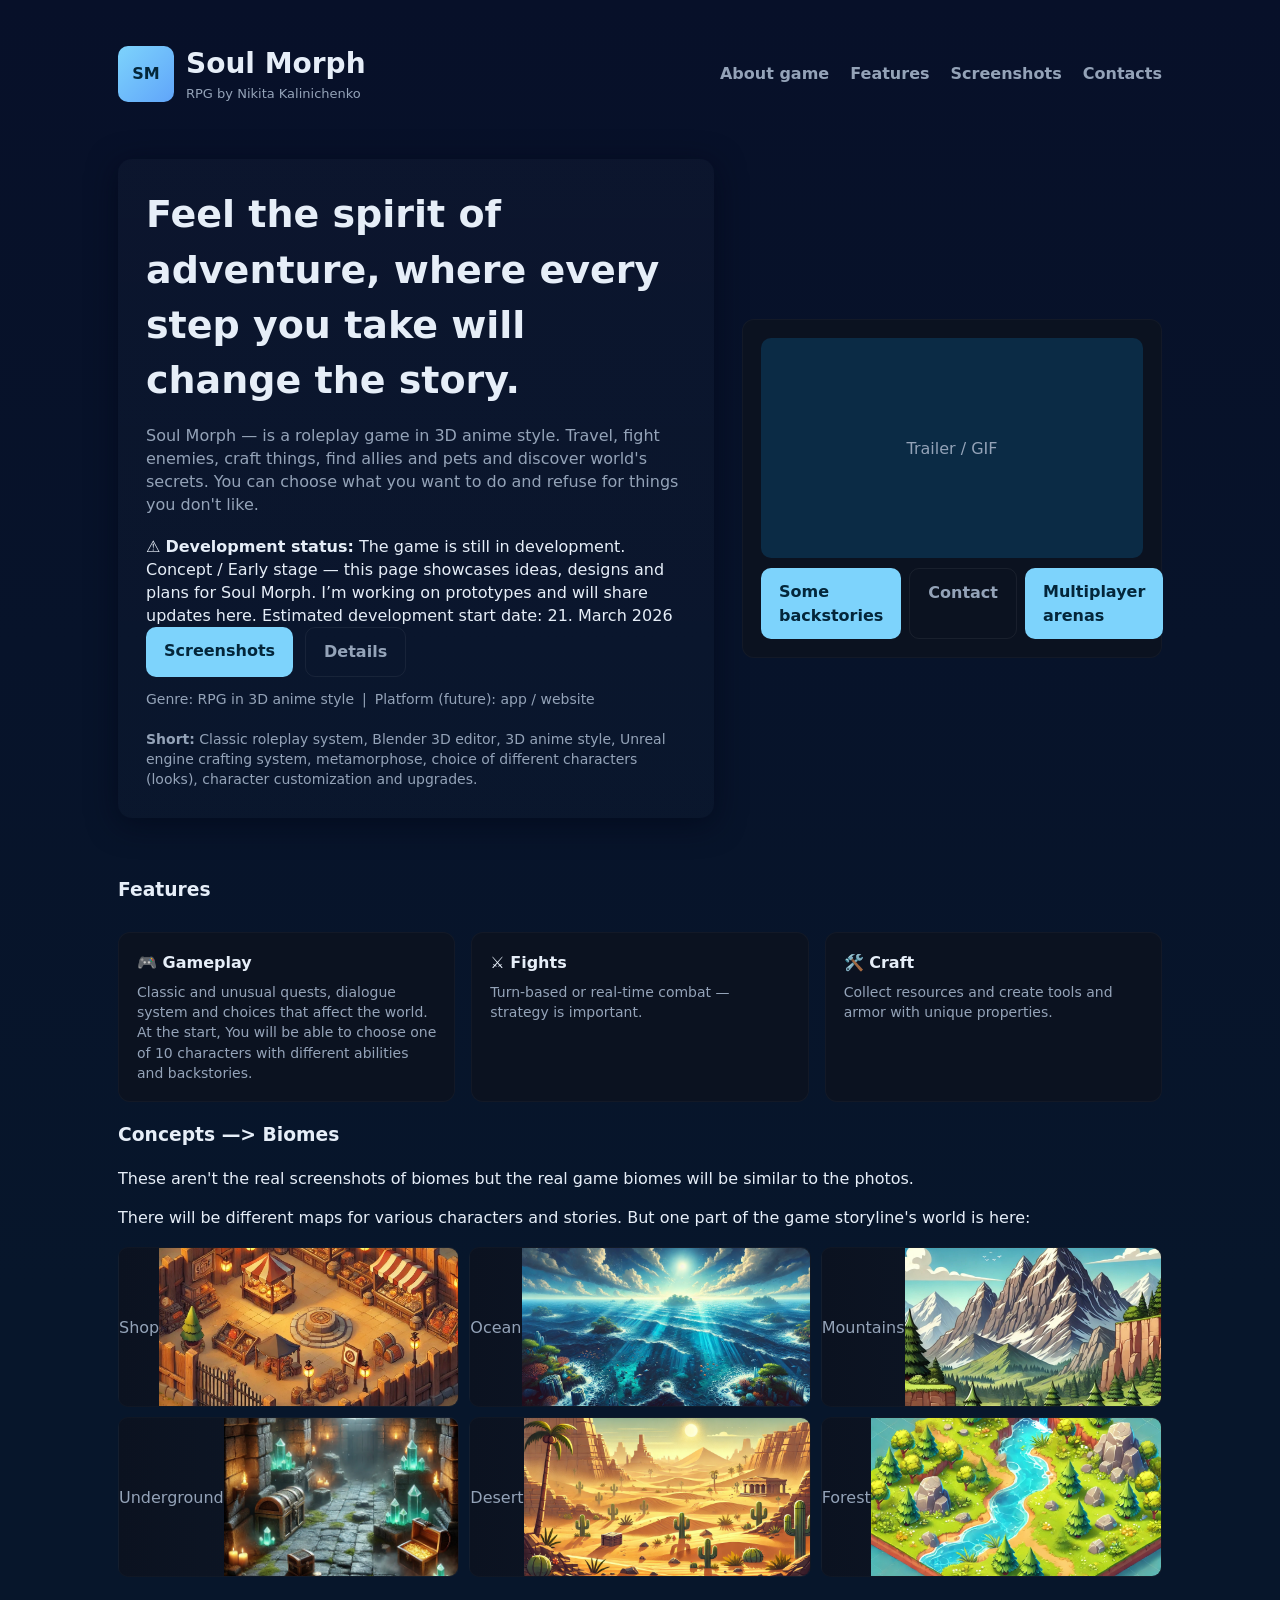
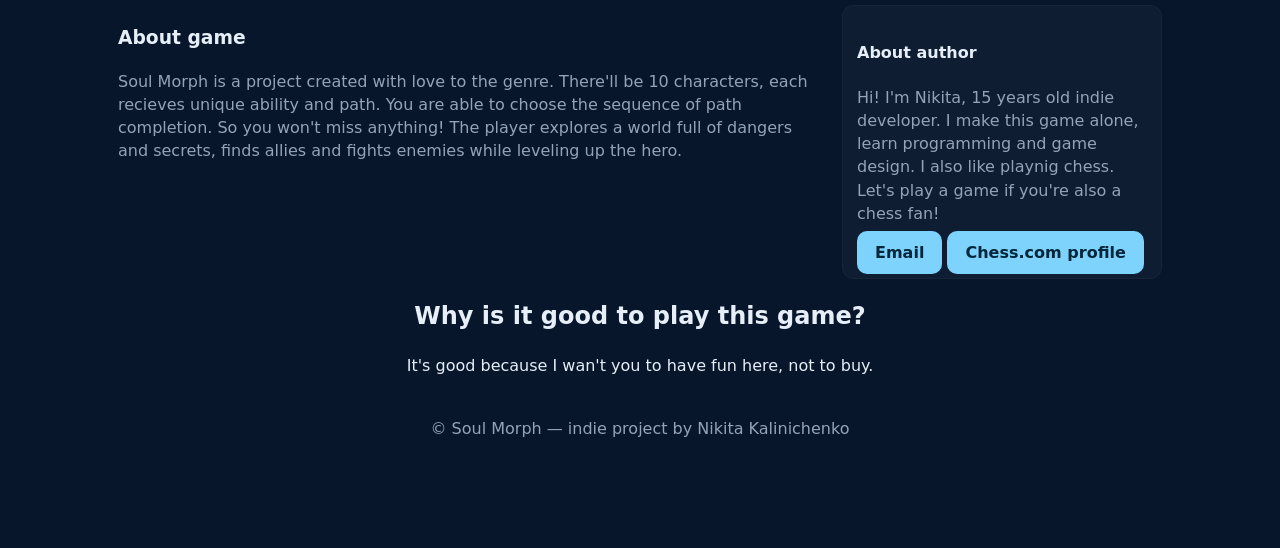
==== index.html @ 56c6af5a "Add estimated development start date to notice section Added estimated development start date for th" ====
<!doctype html>
<html lang="en">
<head>
  <meta charset="utf-8" />
  <meta name="viewport" content="width=device-width,initial-scale=1" />
  <title>Soul Morph — official website</title>

  <link type="text/css" href="Soul-Morph.css" rel="stylesheet">

</head>

<body>
<div class="container">

<header>
  <div class="logo">
    <div class="mark">SM</div>
    <div>
      <h1>Soul Morph</h1>
      <div style="color:var(--muted);font-size:13px">RPG by Nikita Kalinichenko</div>
    </div>
  </div>
  <nav>
    <a href="#about">About game</a>
    <a href="#features">Features</a>
    <a href="#gallery">Screenshots</a>
    <a href="#contact">Contacts</a>
  </nav>
</header>

<section class="hero">
  <div class="hero-card">
    <h2>Feel the spirit of adventure, where every step you take will change the story.</h2>

    <p class="lead">
      Soul Morph — is a roleplay game in 3D anime style. Travel, fight enemies, craft things, find allies and pets
      and discover world's secrets. You can choose what you want to do and refuse
      for things you don't like.
    </p>

    <div class="notice">
      ⚠️ <strong>Development status:</strong> The game is still in development.
      Concept / Early stage — this page showcases ideas, designs and plans for Soul Morph. I’m working on prototypes and will share updates here.
      Estimated development start date: 21. March 2026
    </div>

    <div class="cta">
      <a class="btn" href="#gallery">Screenshots</a>
      <a class="btn ghost" href="#about">Details</a>
    </div>

    <div class="meta">
      <div>Genre: RPG in 3D anime style</div>
      <div>|</div>
      <div>Platform (future): app / website</div>
    </div>

    <div style="margin-top:20px;color:var(--muted);font-size:14px">
      <strong>Short:</strong> Classic roleplay system, Blender 3D editor, 3D anime style, Unreal engine
      crafting system, metamorphose, choice of different characters (looks),
      character customization and upgrades.
    </div>
  </div>

  <aside>
    <div class="card">
      <div style="height:220px;border-radius:10px;background:#0b2b45;display:flex;align-items:center;justify-content:center;color:var(--muted)">
        Trailer / GIF
      </div>
      <div style="margin-top:10px;display:flex;gap:8px">
        <a class="btn" href="backstories.html">Some backstories</a>
        <a class="btn ghost" href="#" onclick="alert('Discord link will be added later')">Contact</a>
        <a class="btn" href="Arenas.htm">Multiplayer arenas</a>
      </div>
    </div>
  </aside>
</section>

<section id="features">
  <h3>Features</h3>
  <div class="features">
    <div class="card">
      <h3>🎮 Gameplay</h3>
      <p>Classic and unusual quests, dialogue system and choices that affect the world.
      At the start, You will be able to choose one of 10 characters with different abilities and
      backstories. </p>
    </div>
    <div class="card">
      <h3>⚔️ Fights</h3>
      <p>Turn-based or real-time combat — strategy is important.</p>
    </div>
    <div class="card">
      <h3>🛠️ Craft</h3>
      <p>Collect resources and create tools and armor with unique properties.</p>
    </div>
  </div>
</section>

<section id="gallery">
  <h3>Concepts —> Biomes</h3>
  <p> These aren't the real screenshots of biomes but the real game biomes will be similar to the photos. </p>
  <p>There will be different maps for various characters and stories. But one part of the game storyline's world is here:</p>
  <div class="gallery">
    <div class="thumb" data-img="IMG_0004.jpg" height="160px">Shop
      <img src="IMG_0004.jpg">
    </div>
    <div class="thumb" data-img="IMG_0005.jpg" height="160px">Ocean
      <img src="IMG_0005.jpg">
    </div>
    <div class="thumb" data-img="IMG_0006.jpg" height="160px">Mountains
      <img src="IMG_0006.jpg">
    </div>
    <div class="thumb" data-img="IMG_0007.jpg" height="160px">Underground
      <img src="IMG_0007.jpg">
    </div>
    <div class="thumb" data-img="IMG_0008.WEBP" height="160px">Desert
      <img src="IMG_0008.WEBP">
    </div>
    <div class="thumb" data-img="IMG_0009.WEBP" height="160px">Forest
      <img src="IMG_0009.WEBP">
    </div>
  </div>
</section>

<section id="about" class="about">
  <div>
    <h3>About game</h3>
    <p>
      Soul Morph is a project created with love to the genre. There'll be 10 characters, each
      recieves unique ability and path. You are able to choose the sequence of path completion. So you won't miss anything!
      The player explores a world full of dangers and secrets,
      finds allies and fights enemies while leveling up the hero.
    </p>
  </div>

  <aside class="contact" id="contact">
    <h4>About author</h4>
    <p style="color:var(--muted)">
      Hi! I'm Nikita, 15 years old indie developer. I make this game alone,
      learn programming and game design. I also like playnig chess. Let's play a game if you're also a chess fan!
    </p>
    <a class="btn" href="https://mail.google.com/mail/u/0/#sent?compose=jrjtXPXKnnVXvlXcffmFhRHfkBRbmsqhmbScgmHbWVVmMdXWxxmhCpVlXqctzpdXpDpcvNGc">Email</a>
    <a class="btn" href="https://www.chess.com/member/nikitosik_ua">Chess.com profile</a>
  </aside>
</section>

  
<section id="why-card" class="card-box">
    <h2 align="center">Why is it good to play this game?</h3>
    <p align="center">
      It's good because I wan't you to have fun here, not to buy.
    </p>
</section>
<footer>
  © Soul Morph — indie project by Nikita Kalinichenko
</footer>

</div>

<div class="modal" id="modal" aria-hidden="true" role="dialog" aria-modal="true">
  <div class="modal-inner" role="document">
    <button class="modal-close" id="modal-close" aria-label="Close preview">✕</button>
    <img id="modal-img" src="" alt="">
    <div class="modal-caption" id="modal-caption"></div>
  </div>
</div>

<script>
  (function(){
    const modal = document.getElementById('modal');
    const modalImg = document.getElementById('modal-img');
    const modalCaption = document.getElementById('modal-caption');
    const modalClose = document.getElementById('modal-close');
    const thumbs = document.querySelectorAll('.thumb');
    const backstoriesBtn = document.getElementById('backstories-btn');

    function openModal(src, title){
      modalImg.src = src;
      modalImg.alt = title || src;
      modalCaption.textContent = title || '';
      modal.classList.add('show');
      modal.setAttribute('aria-hidden','false');
      document.body.style.overflow = 'hidden'; // prevent background scroll
      modalClose.focus();
    }

    function closeModal(){
      modal.classList.remove('show');
      modal.setAttribute('aria-hidden','true');
      modalImg.src = '';
      modalCaption.textContent = '';
      document.body.style.overflow = '';
    }

    thumbs.forEach(el=>{
      el.addEventListener('click', ()=>{
        const src = el.dataset.img;
        // prefer explicit data-title, otherwise use inner text or filename
        const title = el.dataset.title || el.textContent.trim() || src;
        openModal(src, title);
      });
      // make thumbs keyboard accessible
      el.tabIndex = 0;
      el.addEventListener('keydown', (e)=>{
        if(e.key === 'Enter' || e.key === ' ') {
          e.preventDefault();
          el.click();
        }
      });
    });

    // close when clicking on backdrop (but not when clicking inside modal-inner)
    modal.addEventListener('click', (e)=>{
      if(e.target === modal) closeModal();
    });
    modalClose.addEventListener('click', closeModal);

    // close on Escape
    document.addEventListener('keydown', (e)=>{
      if(e.key === 'Escape' && modal.classList.contains('show')) {
        closeModal();
      }
    });

    // Backstories redirect module: uses data-href or href as fallback
    if(backstoriesBtn){
      backstoriesBtn.addEventListener('click', (e)=>{
        const target = backstoriesBtn.dataset.href || backstoriesBtn.getAttribute('href') || 'backstories.html';
        // prevent default to use controlled redirect (so you can run animations, analytics, etc.)
        e.preventDefault();
        // small delay could be added here for animation; currently immediate redirect
        window.location.href = target;
      });
    }
  })();
</script>

</body>
</html>
---- Soul-Morph.css ----
:root{
      --bg:#0f1724;
      --card:#0b1220;
      --accent:#7dd3fc;
      --muted:#94a3b8;
      --glass: rgba(255,255,255,0.03);
      --radius:14px;
    }
    *{box-sizing:border-box}
    body{
      margin:0;
      font-family:Inter, system-ui, -apple-system, "Segoe UI", Roboto, "Helvetica Neue", Arial;
      background:linear-gradient(180deg,#071029 0%, #07162b 60%), url('') no-repeat center/cover;
      color:#e6eef8;
      -webkit-font-smoothing:antialiased;
      -moz-osx-font-smoothing:grayscale;
      line-height:1.45;
    }
    .container{max-width:1100px;margin:0 auto;padding:28px}
    header{display:flex;align-items:center;justify-content:space-between;padding:16px 0}
    .logo{display:flex;gap:12px;align-items:center}
    .logo .mark{width:56px;height:56px;border-radius:10px;background:linear-gradient(135deg,var(--accent),#60a5fa);display:flex;align-items:center;justify-content:center;font-weight:800;color:#04263a}
    h1{font-size:28px;margin:0}
    nav a{color:var(--muted);text-decoration:none;margin-left:16px;font-weight:600}
    /* Hero */
    .hero{display:grid;grid-template-columns:1fr 420px;gap:28px;align-items:center;padding:40px 0}
    .hero-card{background:linear-gradient(180deg, rgba(255,255,255,0.02), rgba(255,255,255,0.01));padding:28px;border-radius:var(--radius);box-shadow:0 6px 30px rgba(2,6,23,0.6)}
    .hero h2{font-size:38px;margin:0 0 8px}
    .lead{color:var(--muted);margin-bottom:18px}
    .cta{display:flex;gap:12px;flex-wrap:wrap}
    .btn{background:var(--accent);color:#04263a;padding:12px 18px;border-radius:10px;font-weight:700;border:none;cursor:pointer;text-decoration:none}
    .btn.ghost{background:transparent;border:1px solid rgba(255,255,255,0.06);color:var(--muted)}
    .meta{display:flex;gap:8px;color:var(--muted);margin-top:12px;font-size:14px}
    /* Features */
    .features{display:grid;grid-template-columns:repeat(3,1fr);gap:16px;margin-top:28px}
    .card{background:var(--card);padding:18px;border-radius:12px;border:1px solid rgba(255,255,255,0.03)}
    .card h3{margin:0 0 8px;font-size:16px}
    .card p{margin:0;color:var(--muted);font-size:14px}
    /* Gallery */
    .gallery{display:grid;grid-template-columns:repeat(3,1fr);gap:10px;margin-top:18px}
    .thumb{height:140px;background:linear-gradient(90deg,#0b1220,#0f1a2a);display:flex;align-items:center;justify-content:center;border-radius:10px;color:var(--muted);cursor:pointer;border:1px solid rgba(255,255,255,0.02)}
    /* About */
    .about{display:grid;grid-template-columns:1fr 320px;gap:20px;margin-top:28px;align-items:start}
    .about p{color:var(--muted)}
    .contact{background:var(--glass);padding:14px;border-radius:12px;border:1px solid rgba(255,255,255,0.03)}
    footer{margin:40px 0 80px;color:var(--muted);text-align:center}
    /* Responsive */
    @media (max-width:900px){
      .hero{grid-template-columns:1fr; padding:18px 0}
      .gallery{grid-template-columns:repeat(2,1fr)}
      .features{grid-template-columns:repeat(2,1fr)}
      .about{grid-template-columns:1fr}
    }
    @media (max-width:520px){
      .gallery{grid-template-columns:1fr}
      nav{display:none}
      .logo .mark{width:44px;height:44px}
      h1{font-size:20px}
    }
      
    /* Modal for gallery */
    .modal{position:fixed;inset:0;display:none;align-items:center;justify-content:center;background:rgba(2,6,23,0.65);z-index:40}
    .modal.show{display:flex}
    .modal .modal-inner{max-width:90%;max-height:90%;background:#08111b;padding:12px;border-radius:10px;box-shadow:0 10px 40px rgba(0,0,0,0.7)}
    .modal img{max-width:100%;max-height:80vh;display:block;border-radius:6px}
    .close{margin-top:10px;display:flex;justify-content:flex-end}
    .close button{background:transparent;border:1px solid rgba(255,255,255,0.06);color:var(--muted);padding:8px 12px;border-radius:8px;cursor:pointer}
    td
    {
        text-align:center;
    }
    .thumb
    {
        width:100%;
        height:160px;
        overflow:hidden;
        border-radius:10px;
    }

    .thumb img
    {
        width:100%;
        height:100%;
        object-fit:cover;
        display:block;
    }
    table{
        border-collapse:collapse;
        margin:auto;
    }

    th, td{
        padding:6px 10px;
    }
    #space
    {
          margin:15px;
    }
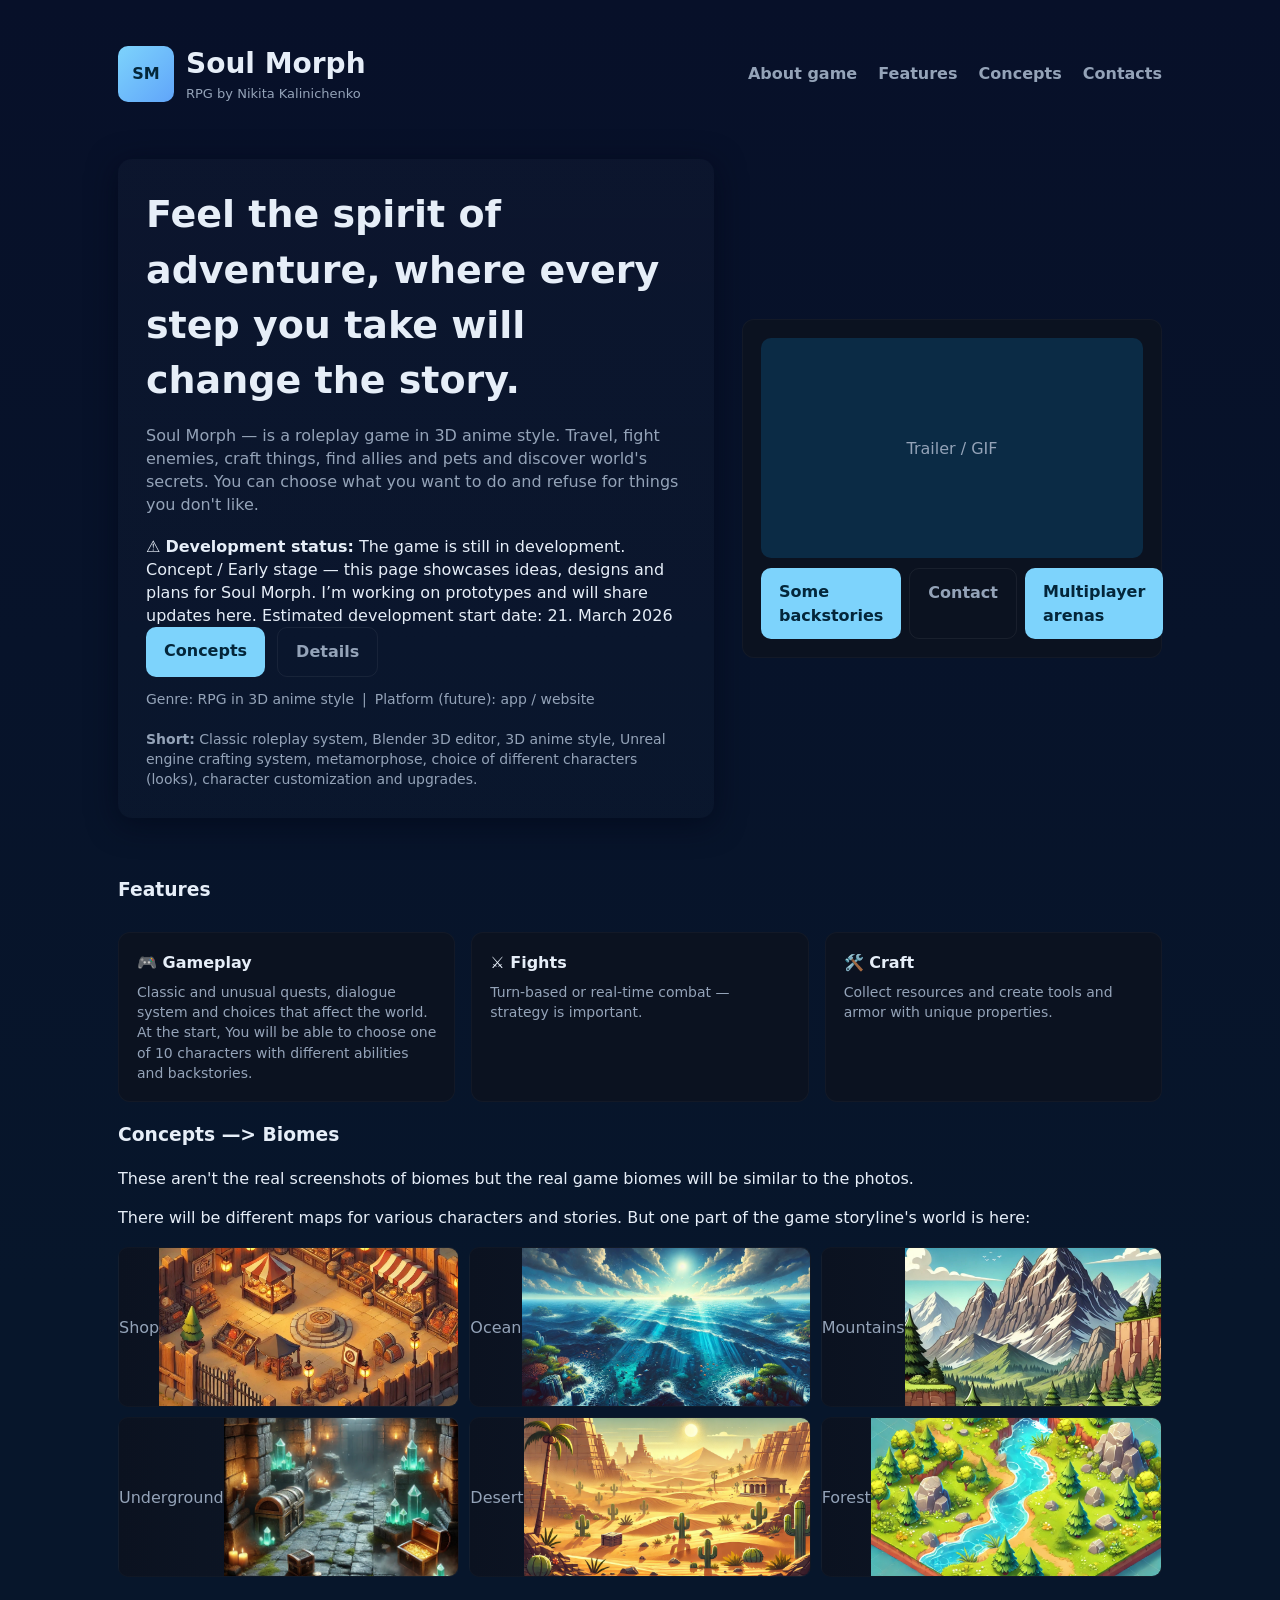
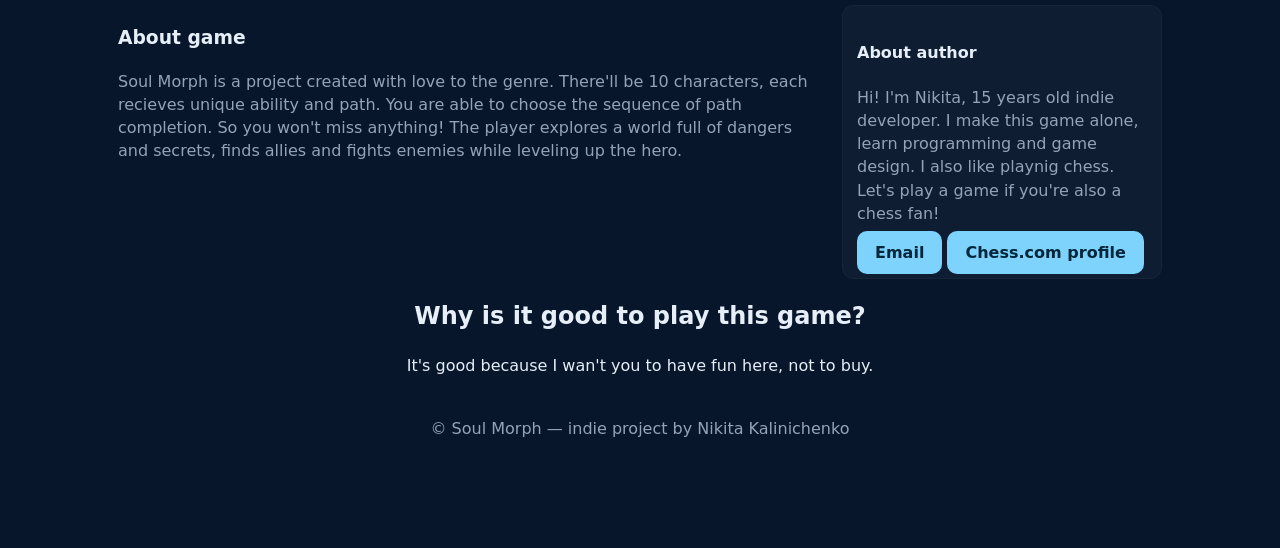
==== commit c605f802: "Rename 'Screenshots' link to 'Concepts'" ====
--- a/index.html
+++ b/index.html
@@ -23,7 +23,7 @@
   <nav>
     <a href="#about">About game</a>
     <a href="#features">Features</a>
-    <a href="#gallery">Screenshots</a>
+    <a href="#gallery">Concepts</a>
     <a href="#contact">Contacts</a>
   </nav>
 </header>
@@ -45,7 +45,7 @@
     </div>
 
     <div class="cta">
-      <a class="btn" href="#gallery">Screenshots</a>
+      <a class="btn" href="#gallery">Concepts</a>
       <a class="btn ghost" href="#about">Details</a>
     </div>
 
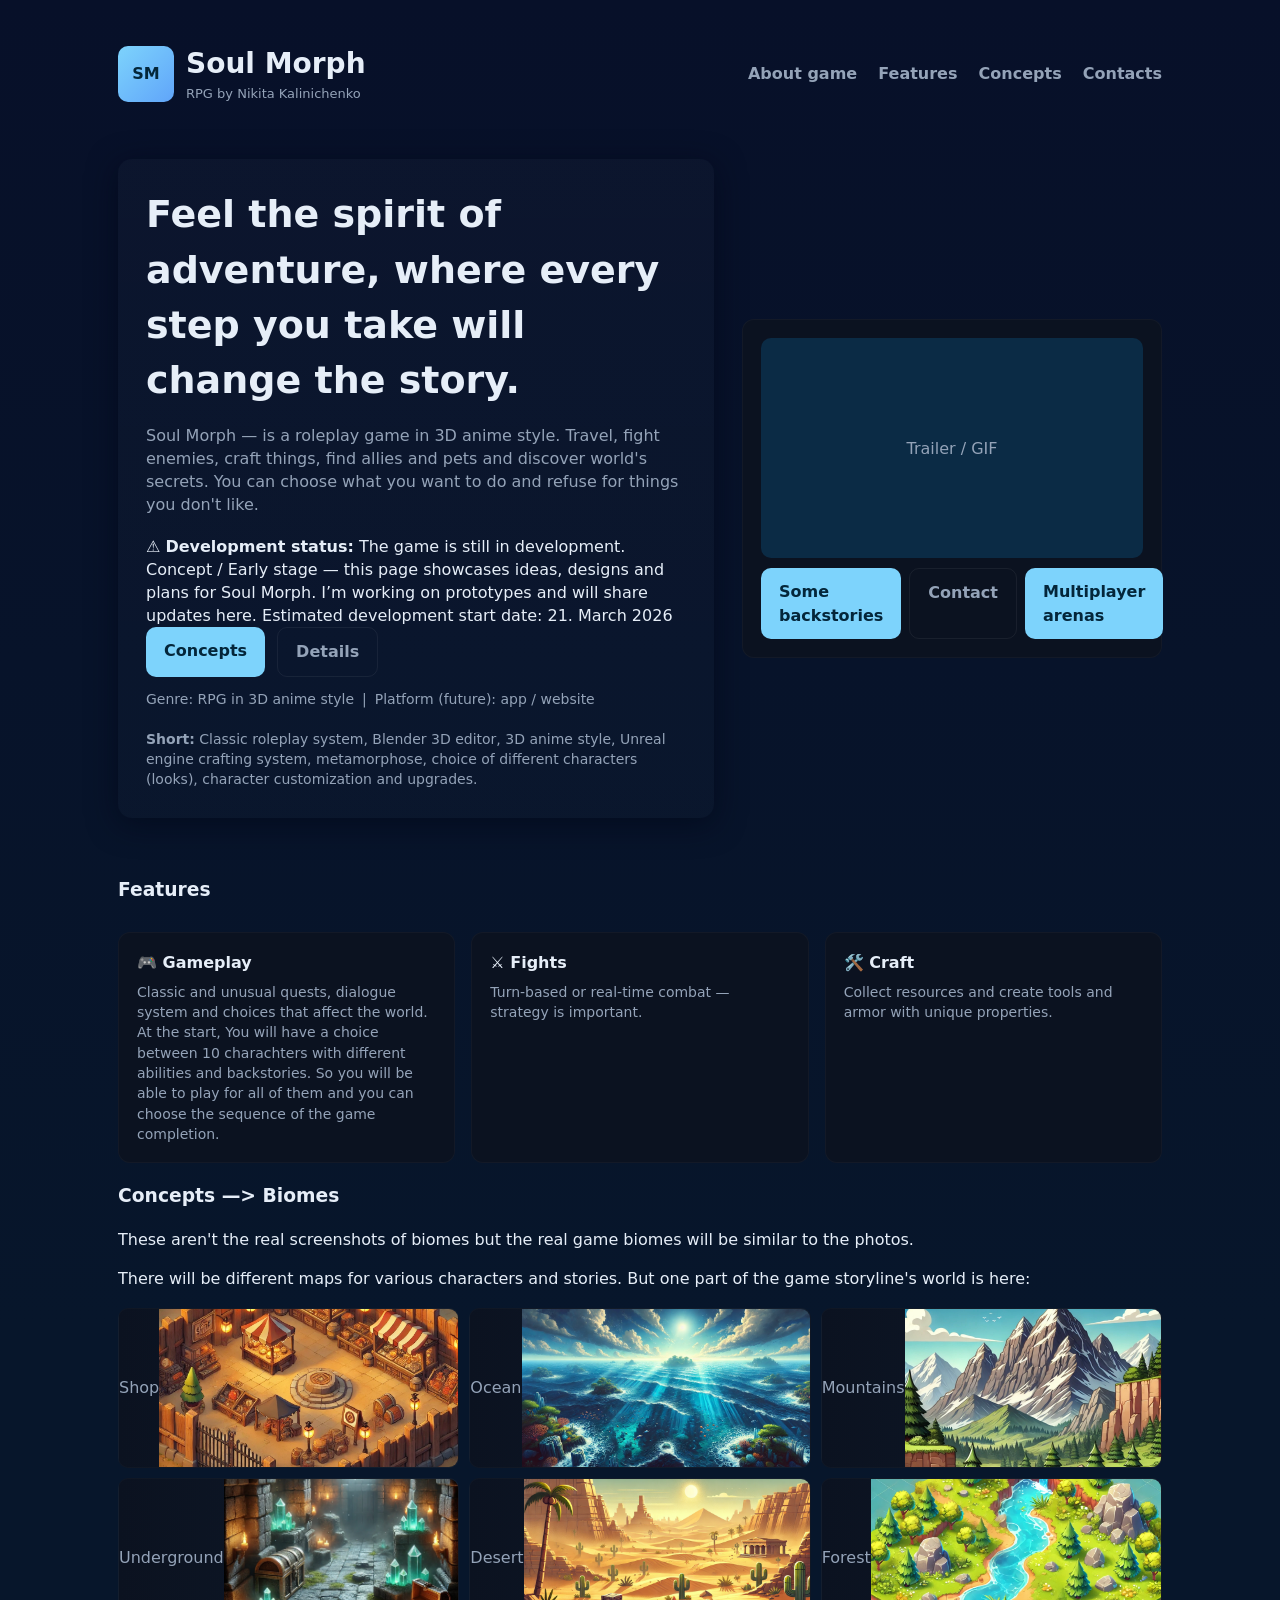
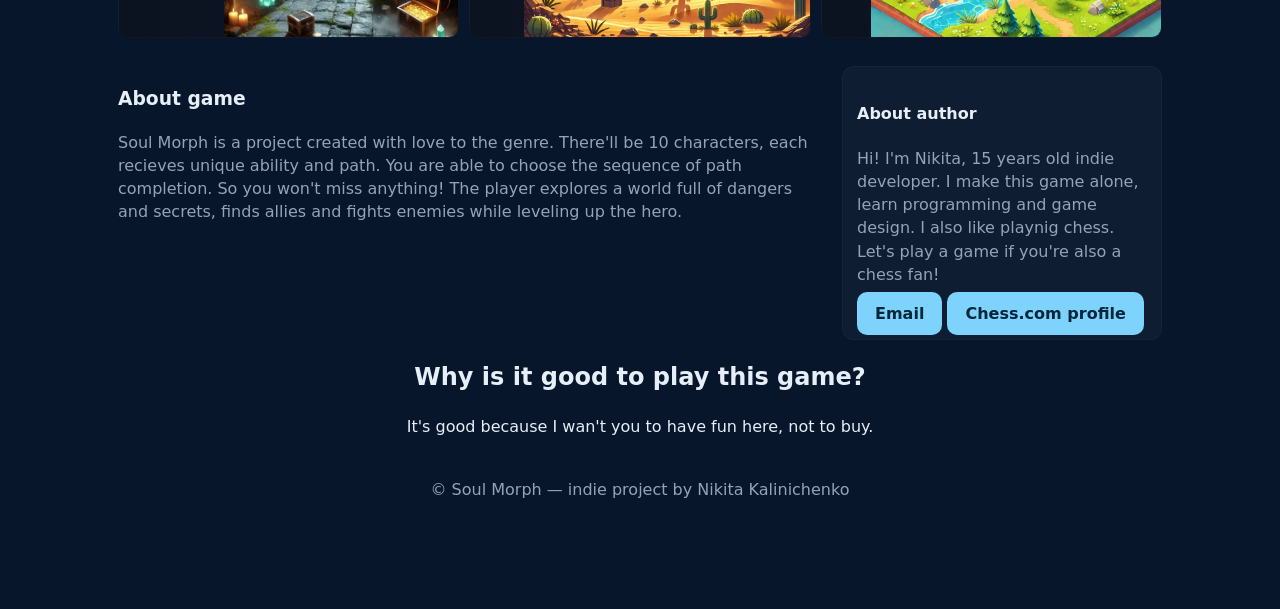
==== commit 6d337cd8: "Revise character choice description in gameplay section Updated character selection description for " ====
--- a/index.html
+++ b/index.html
@@ -82,8 +82,8 @@
     <div class="card">
       <h3>🎮 Gameplay</h3>
       <p>Classic and unusual quests, dialogue system and choices that affect the world.
-      At the start, You will be able to choose one of 10 characters with different abilities and
-      backstories. </p>
+      At the start, You will have a choice between 10 charachters with different abilities and
+      backstories. So you will be able to play for all of them and you can choose the sequence of the game completion.</p>
     </div>
     <div class="card">
       <h3>⚔️ Fights</h3>
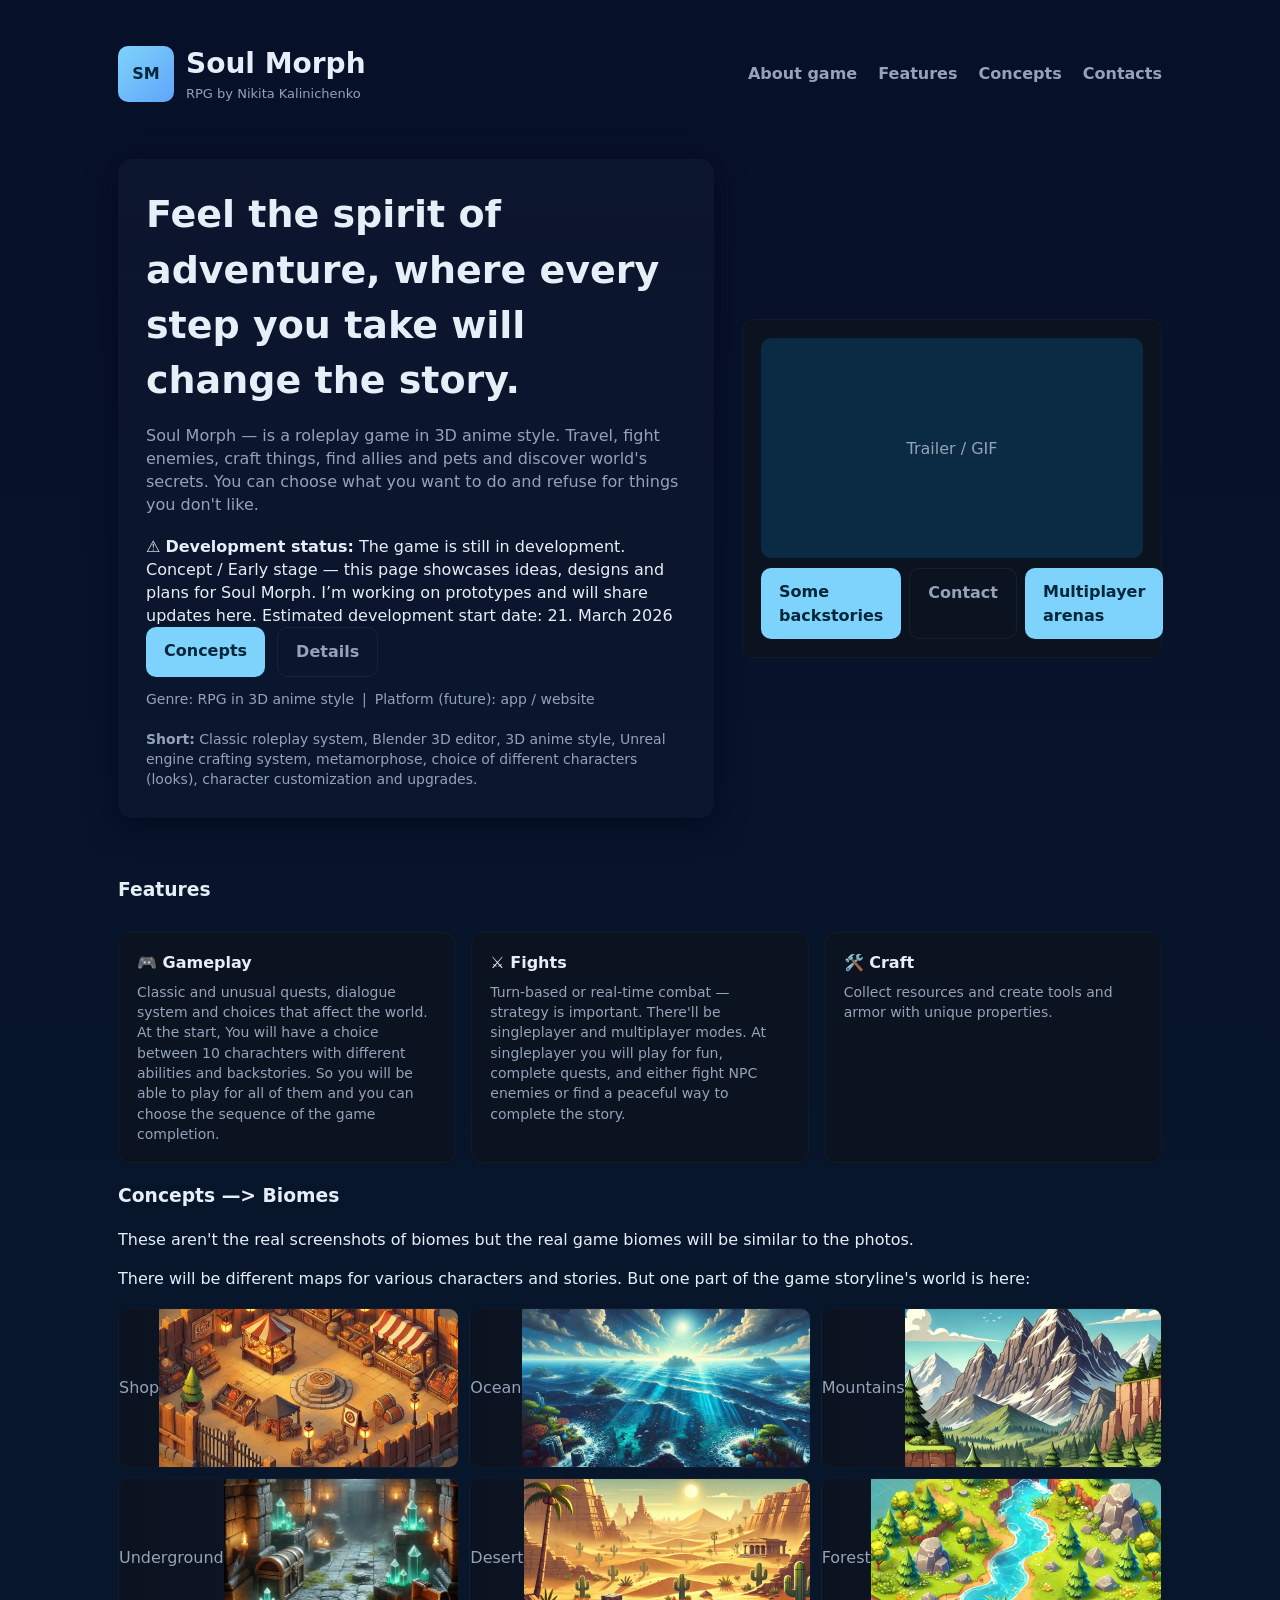
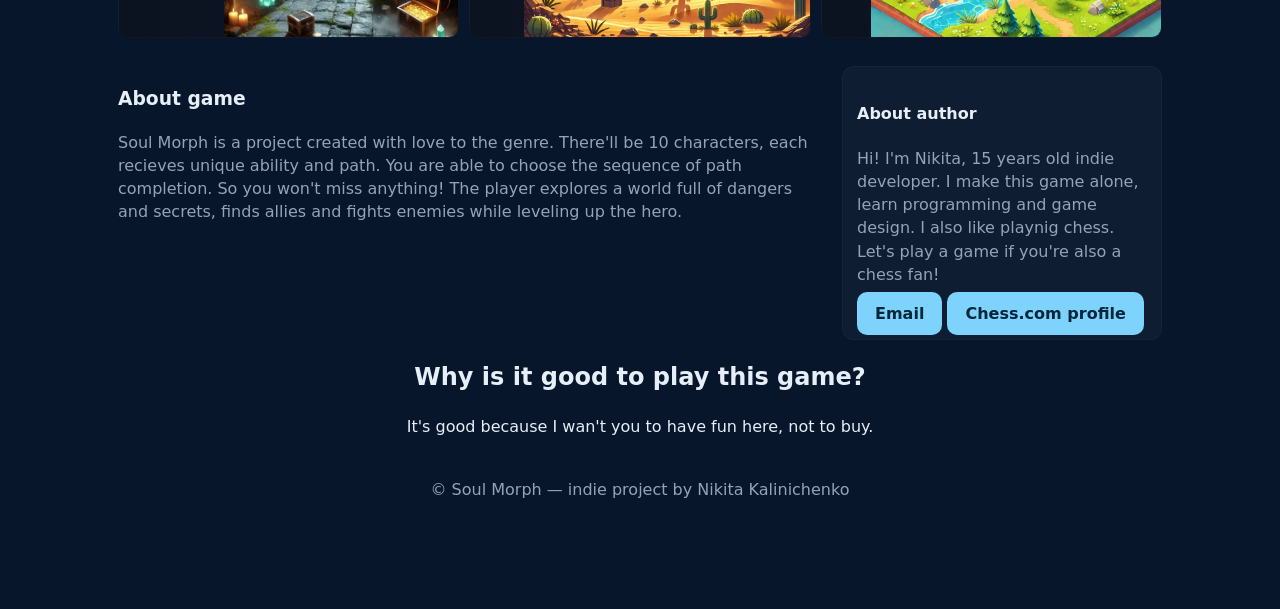
==== commit 433e5227: "Enhance combat description with modes and gameplay details Expanded description of combat modes in t" ====
--- a/index.html
+++ b/index.html
@@ -87,7 +87,8 @@
     </div>
     <div class="card">
       <h3>⚔️ Fights</h3>
-      <p>Turn-based or real-time combat — strategy is important.</p>
+      <p>Turn-based or real-time combat — strategy is important. There'll be singleplayer and multiplayer modes.
+      At singleplayer you will play for fun, complete quests, and either fight NPC enemies or find a peaceful way to complete the story.</p>
     </div>
     <div class="card">
       <h3>🛠️ Craft</h3>
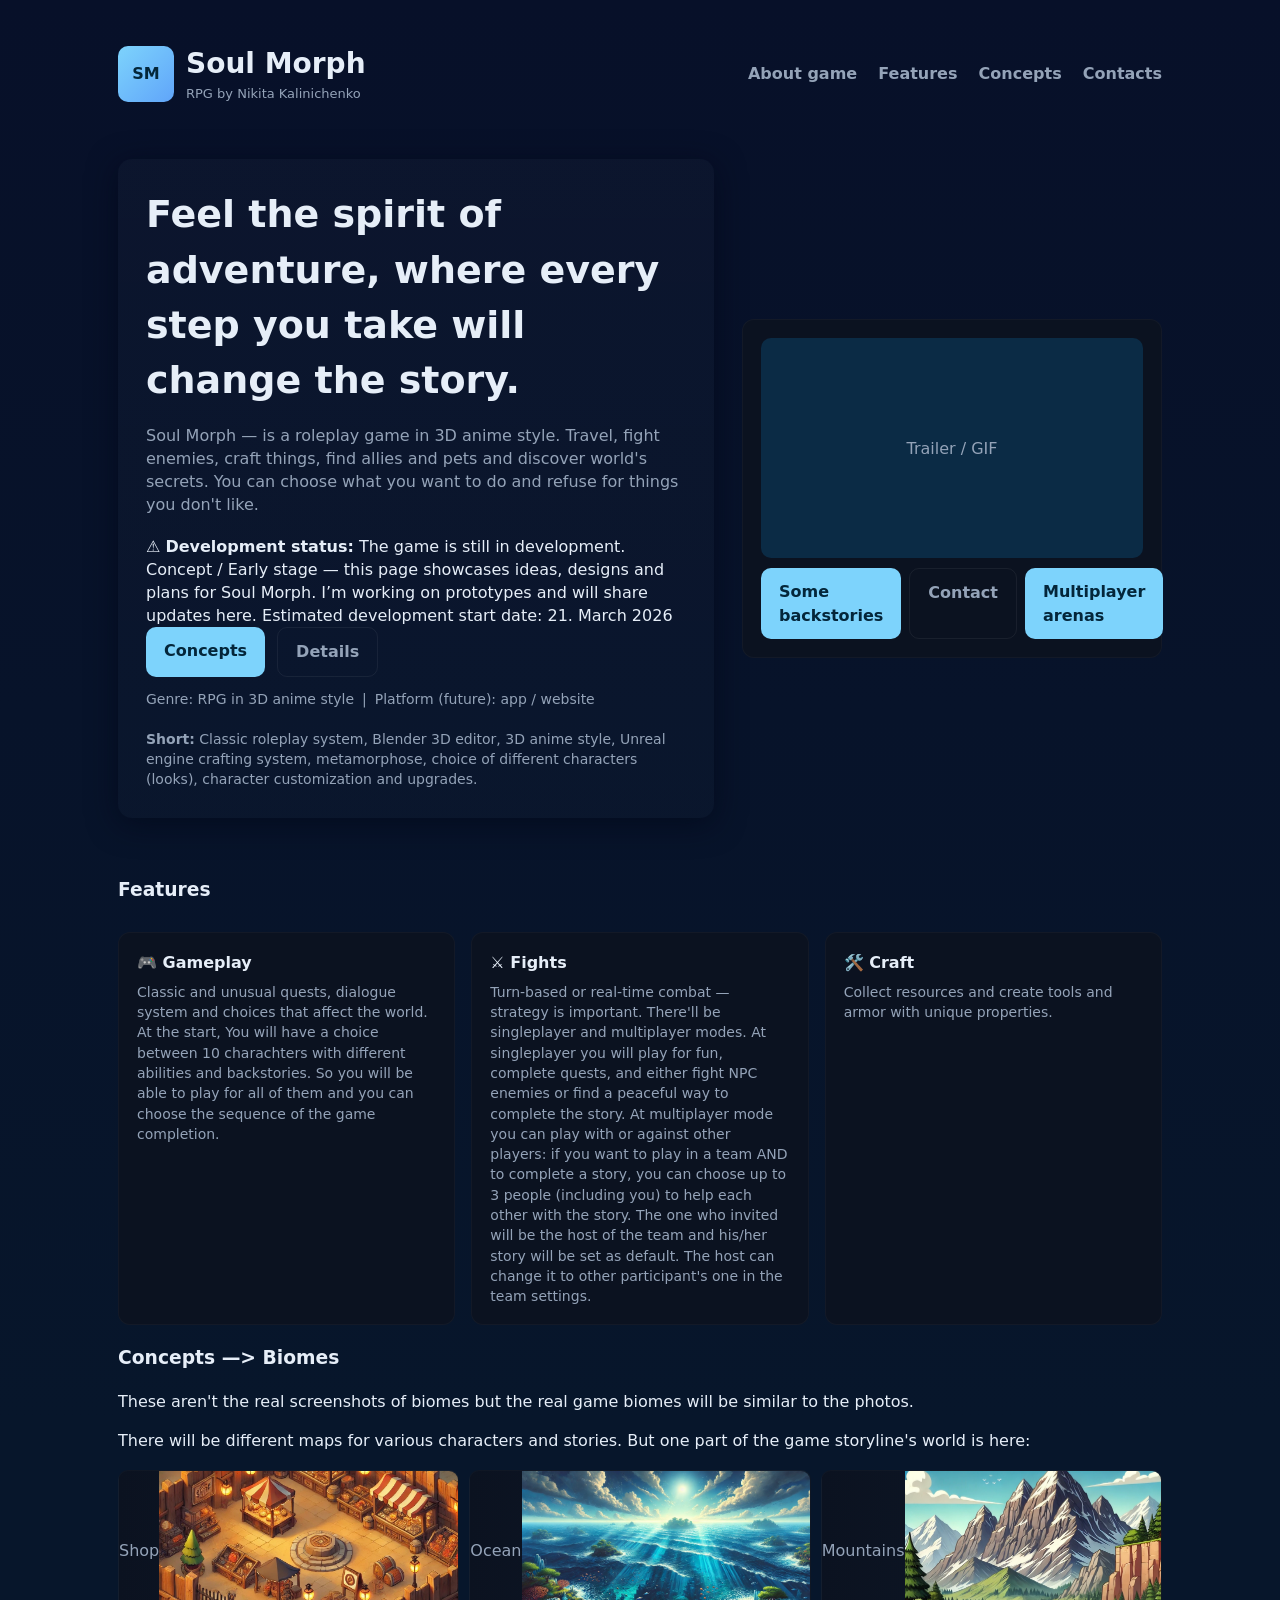
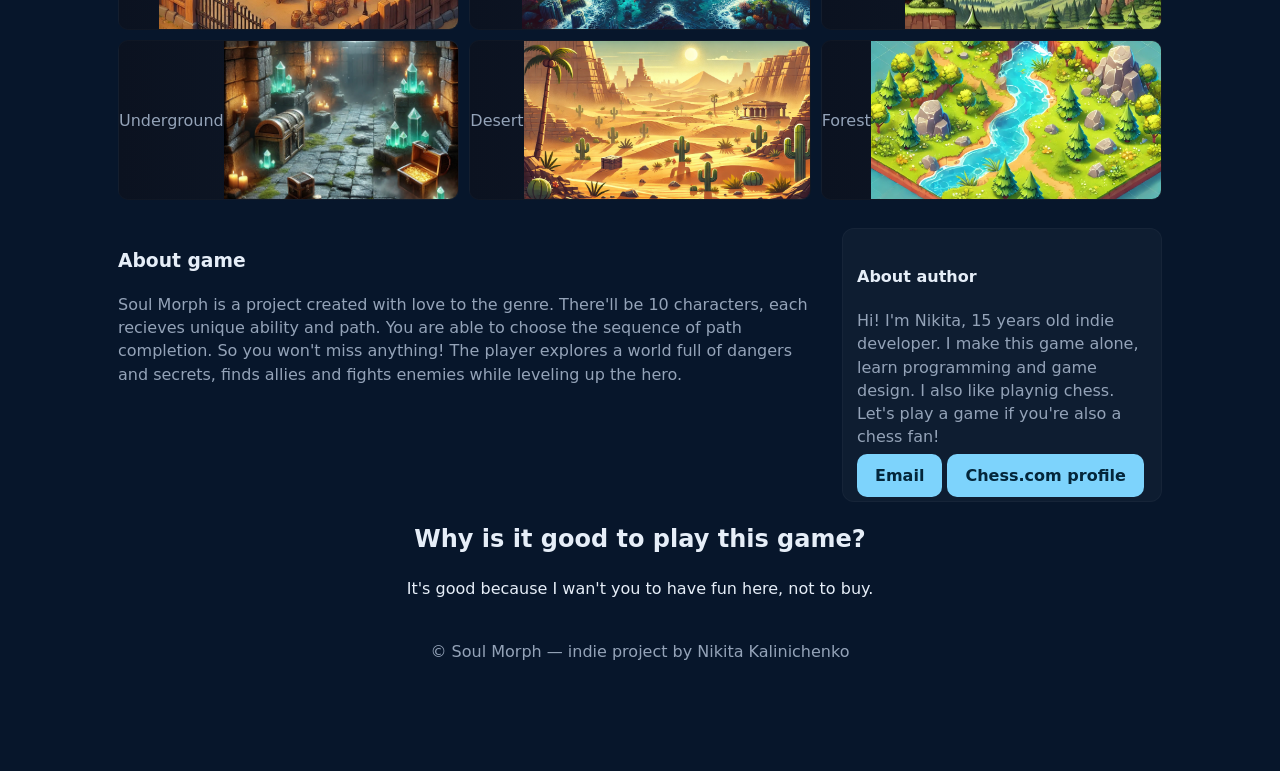
==== commit 3696b337: "Enhance multiplayer mode description in index.html Expanded description of multiplayer mode and clar" ====
--- a/index.html
+++ b/index.html
@@ -88,7 +88,11 @@
     <div class="card">
       <h3>⚔️ Fights</h3>
       <p>Turn-based or real-time combat — strategy is important. There'll be singleplayer and multiplayer modes.
-      At singleplayer you will play for fun, complete quests, and either fight NPC enemies or find a peaceful way to complete the story.</p>
+      At singleplayer you will play for fun, complete quests, and either fight NPC enemies or find a peaceful way to complete the story.
+      At multiplayer mode you can play with or against other players: if you want to play in a team AND to complete a story, you can choose up to 3 people (including you) to help each other with the story.
+      The one who invited will be the host of the team and his/her story will be set as default. The host can change it to other participant's one in the team settings.
+        
+      </p>
     </div>
     <div class="card">
       <h3>🛠️ Craft</h3>
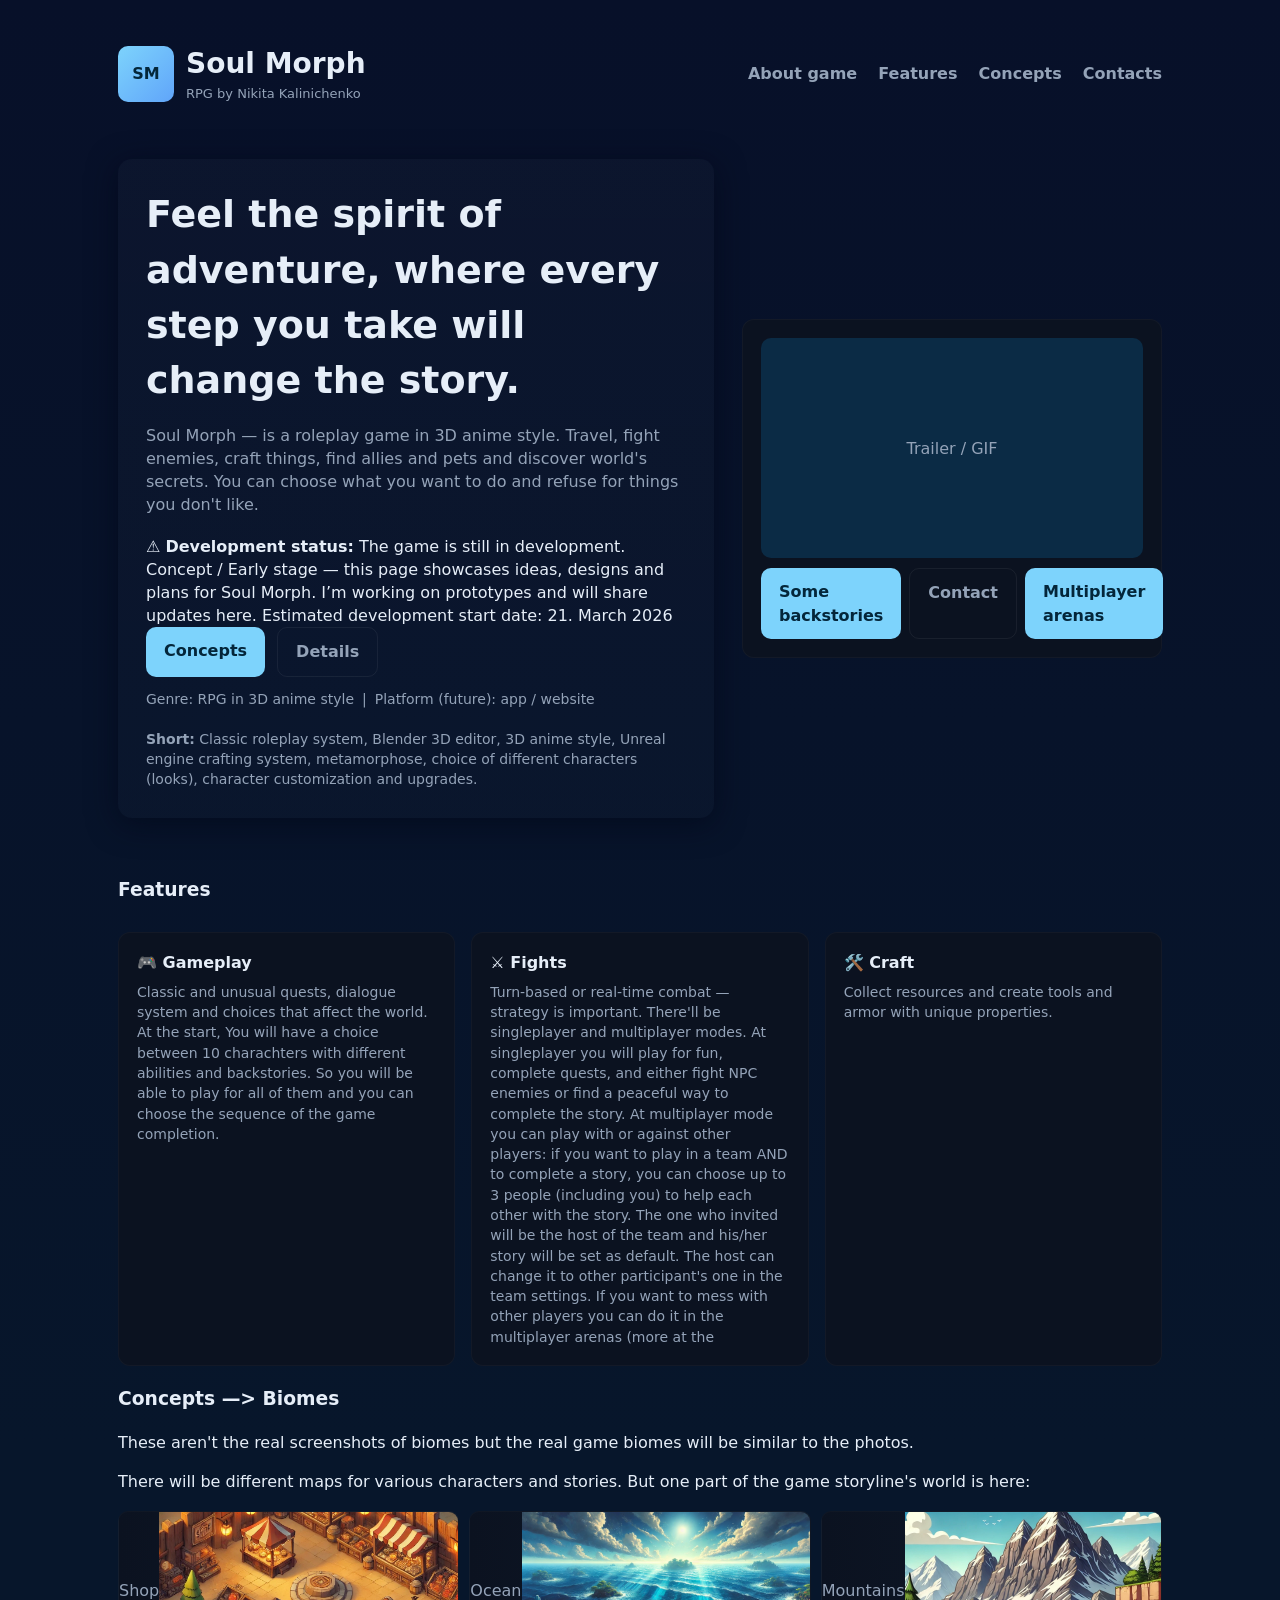
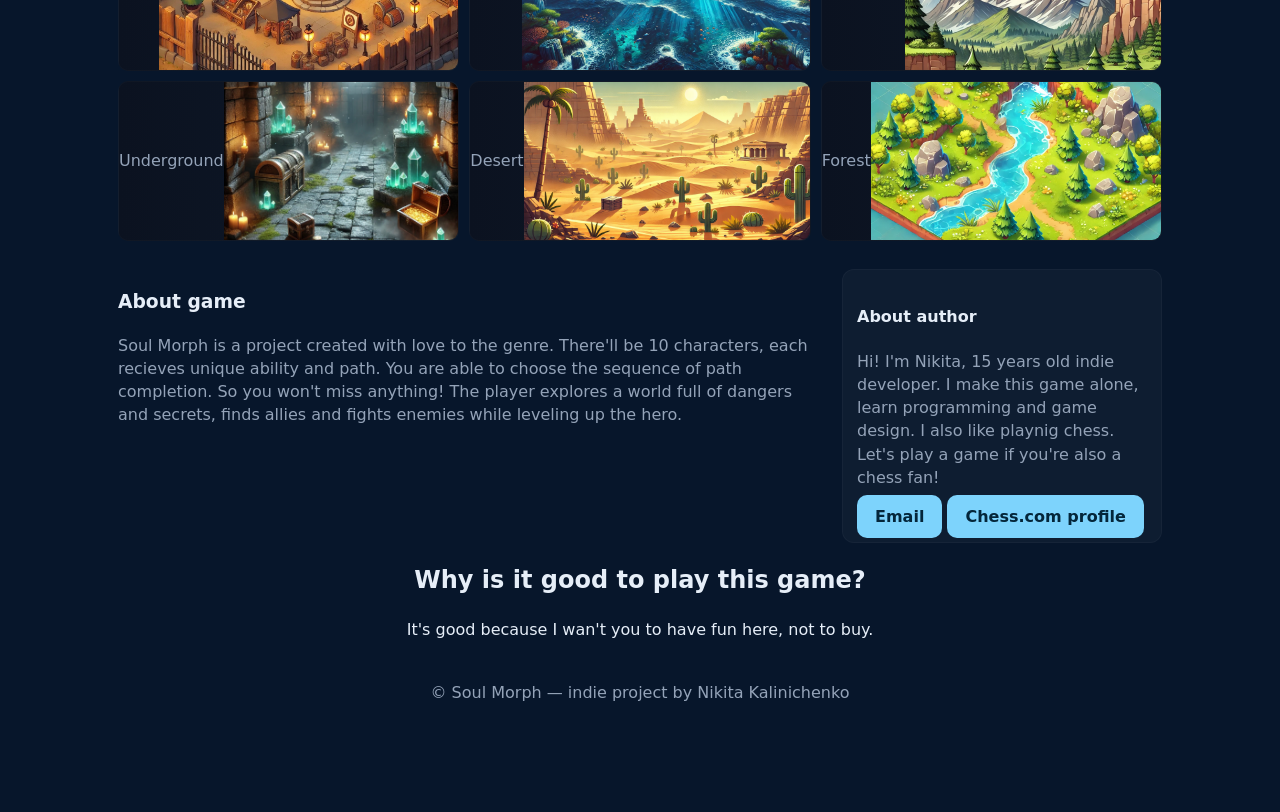
==== commit 77b215c3: "Update index.html" ====
--- a/index.html
+++ b/index.html
@@ -91,7 +91,7 @@
       At singleplayer you will play for fun, complete quests, and either fight NPC enemies or find a peaceful way to complete the story.
       At multiplayer mode you can play with or against other players: if you want to play in a team AND to complete a story, you can choose up to 3 people (including you) to help each other with the story.
       The one who invited will be the host of the team and his/her story will be set as default. The host can change it to other participant's one in the team settings.
-        
+      If you want to mess with other players you can do it in the multiplayer arenas (more at the 
       </p>
     </div>
     <div class="card">
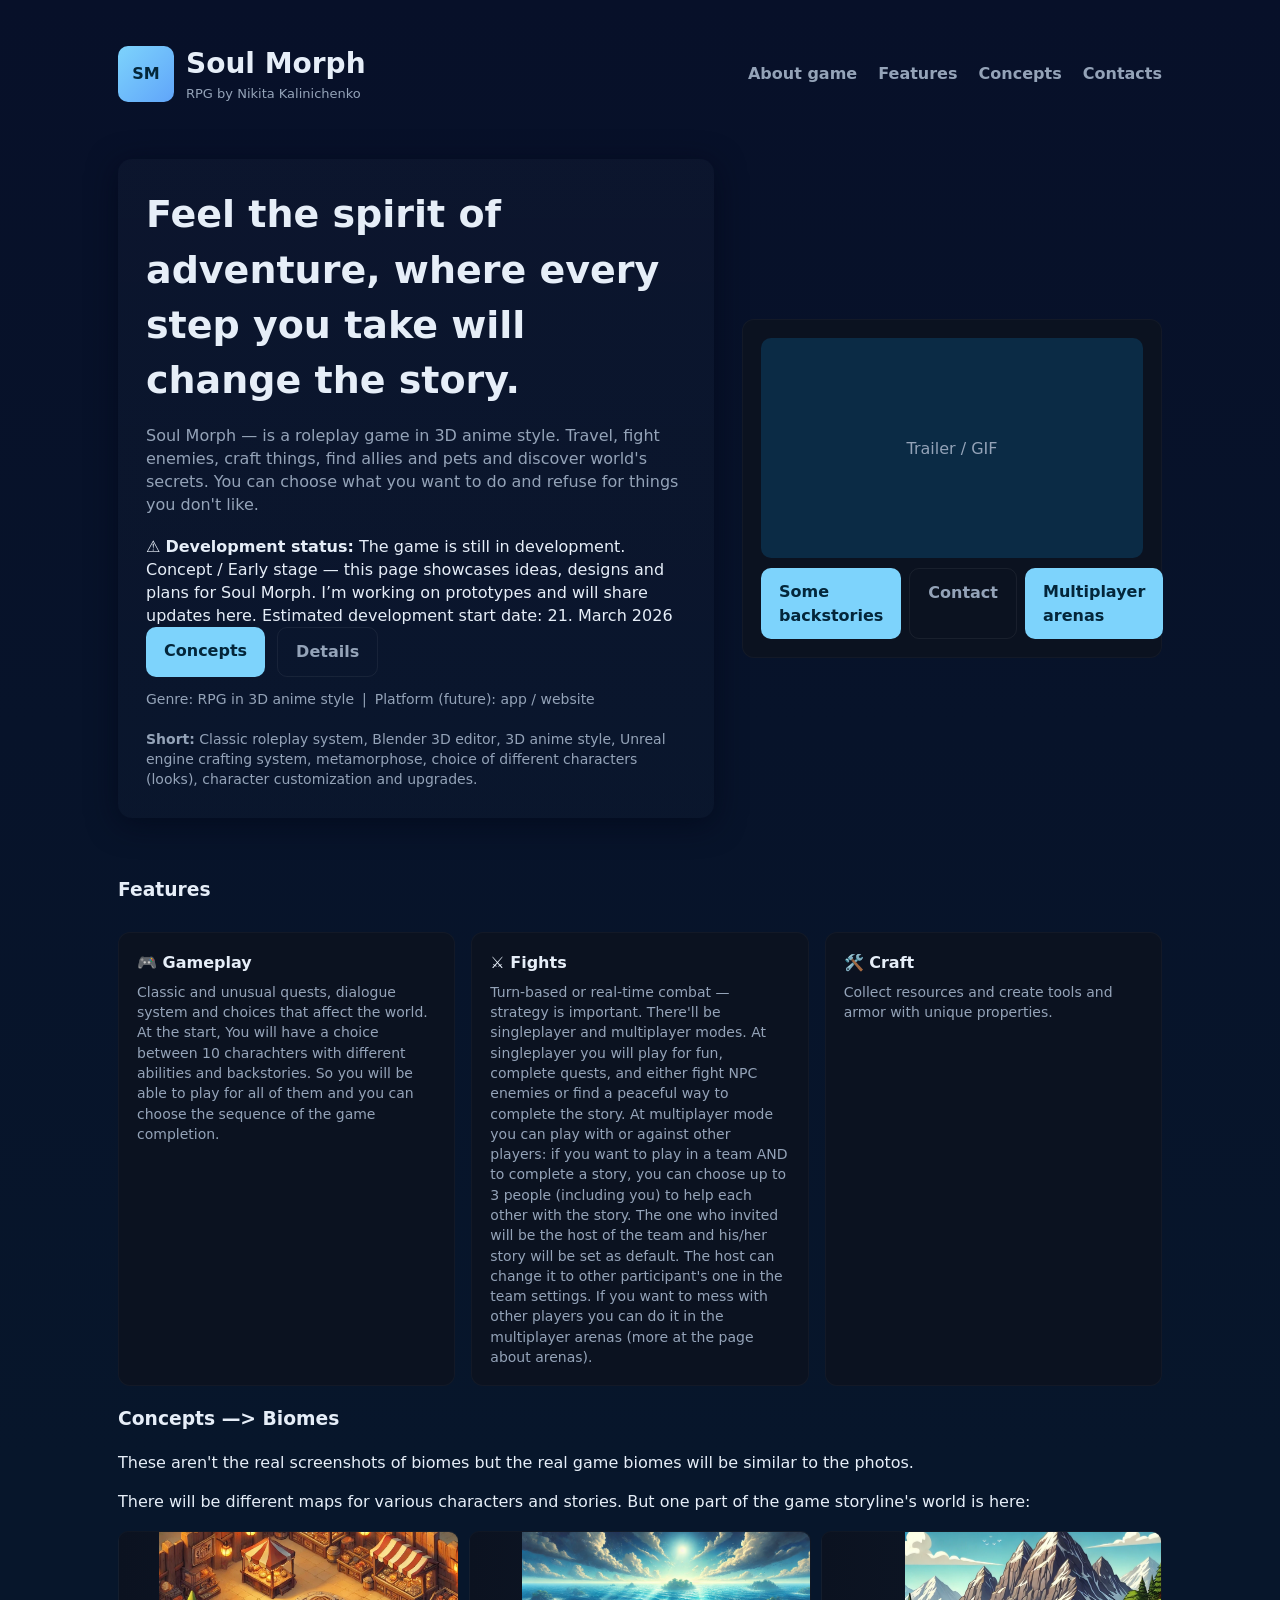
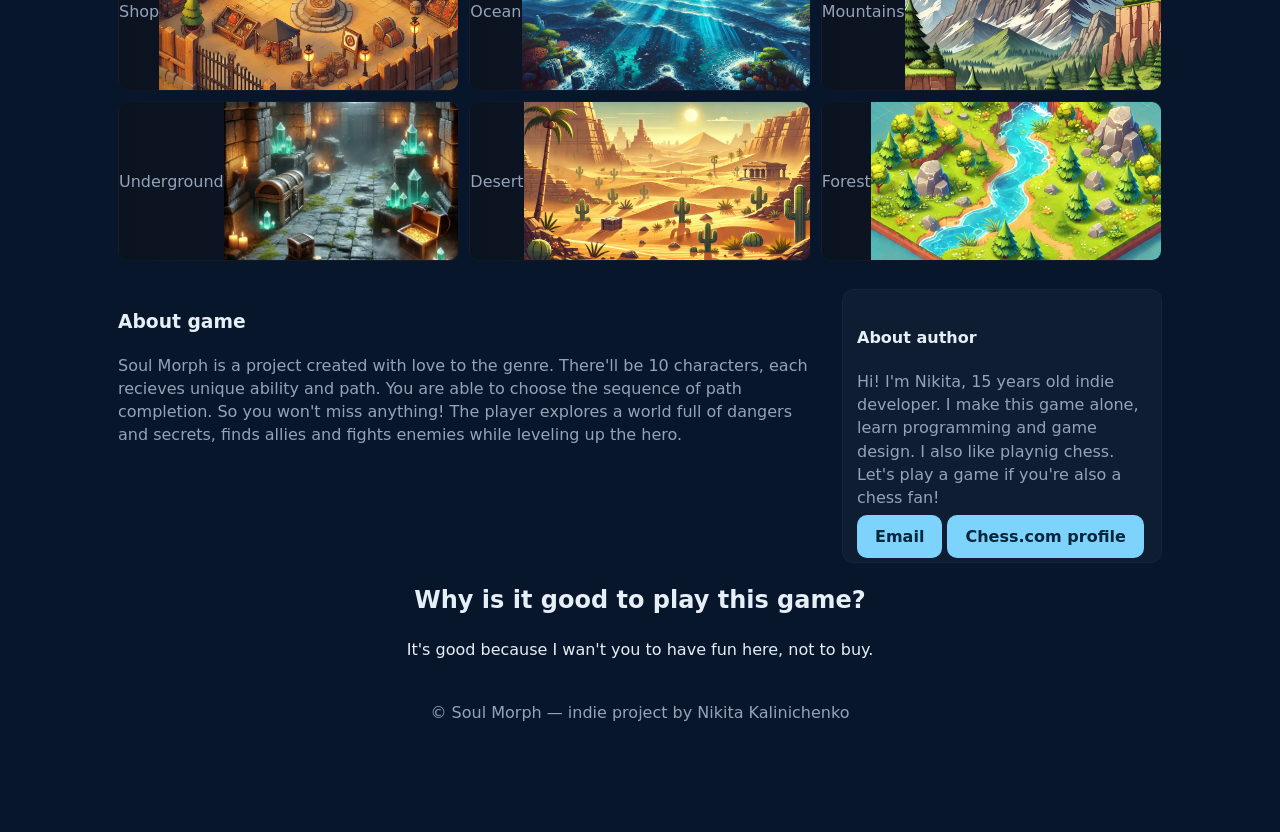
==== commit cadd19eb: "Update multiplayer description in index.html" ====
--- a/index.html
+++ b/index.html
@@ -91,7 +91,7 @@
       At singleplayer you will play for fun, complete quests, and either fight NPC enemies or find a peaceful way to complete the story.
       At multiplayer mode you can play with or against other players: if you want to play in a team AND to complete a story, you can choose up to 3 people (including you) to help each other with the story.
       The one who invited will be the host of the team and his/her story will be set as default. The host can change it to other participant's one in the team settings.
-      If you want to mess with other players you can do it in the multiplayer arenas (more at the 
+      If you want to mess with other players you can do it in the multiplayer arenas (more at the page about arenas).
       </p>
     </div>
     <div class="card">
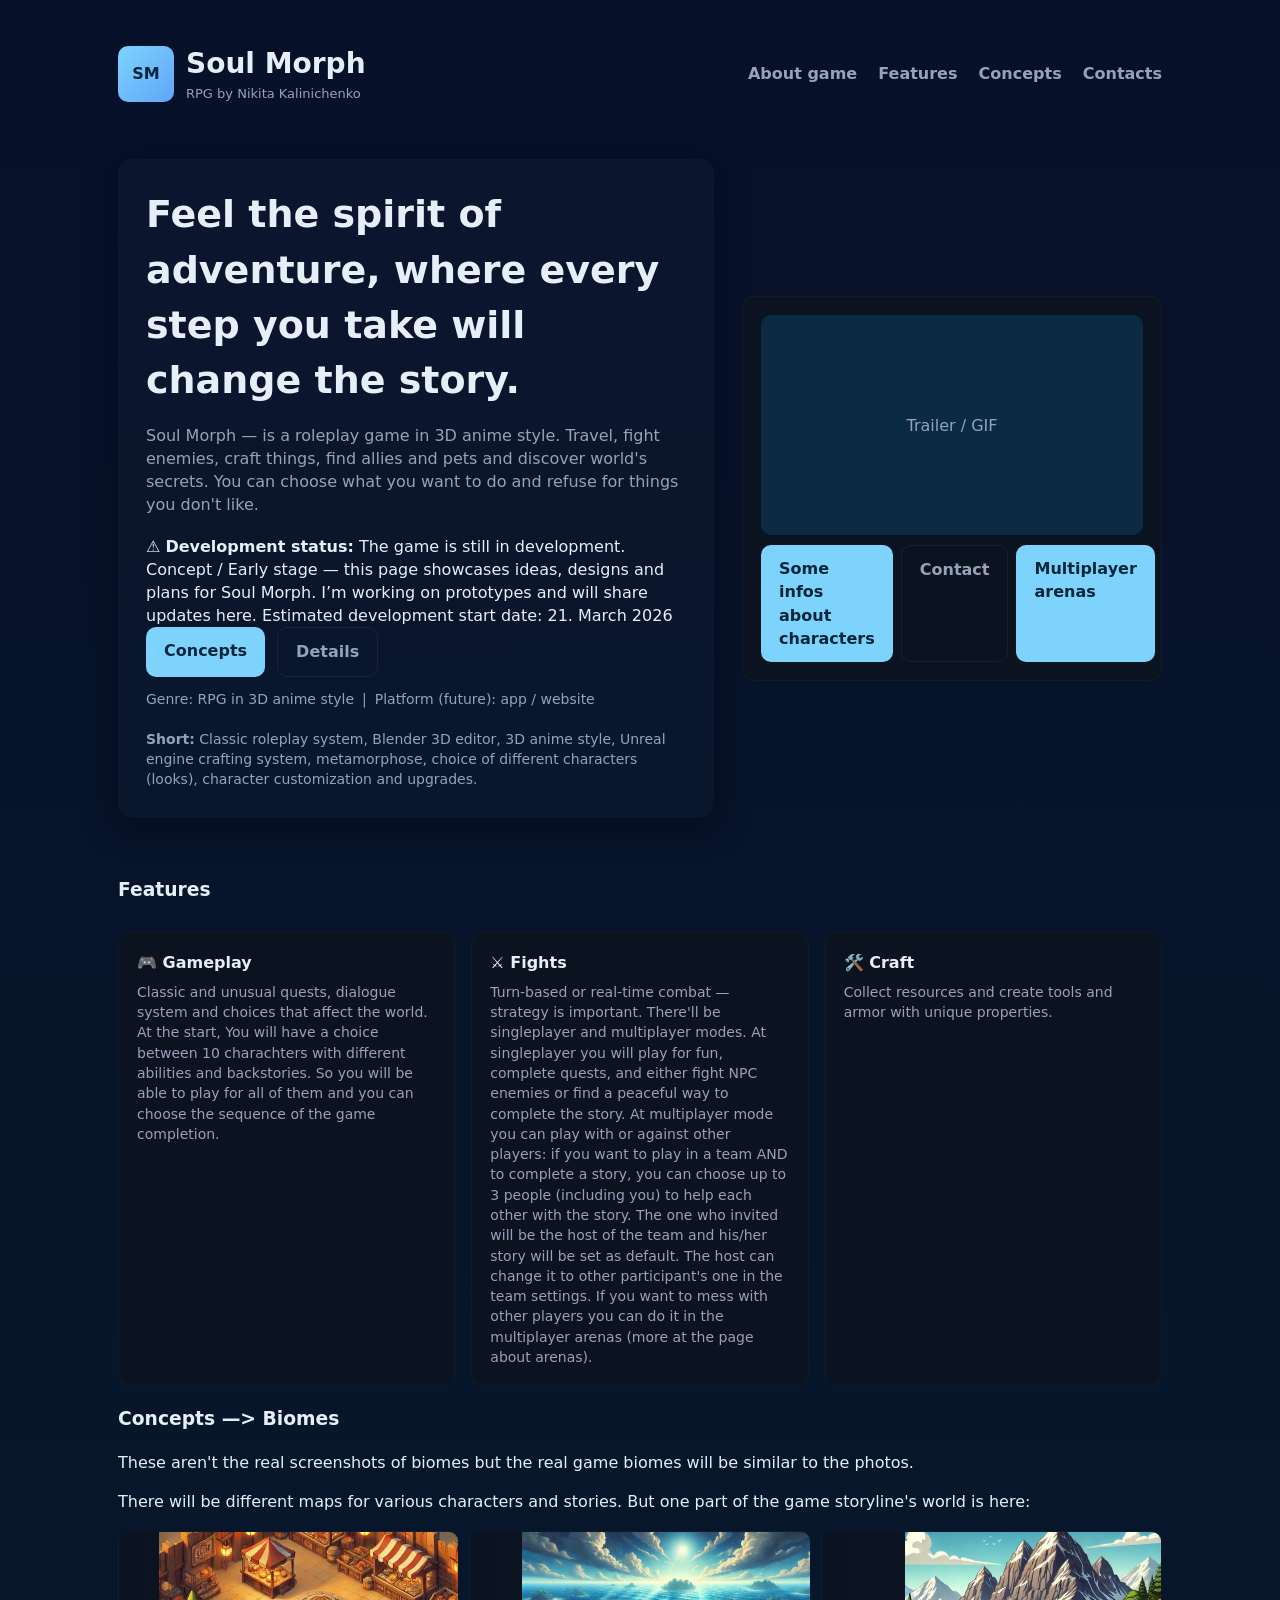
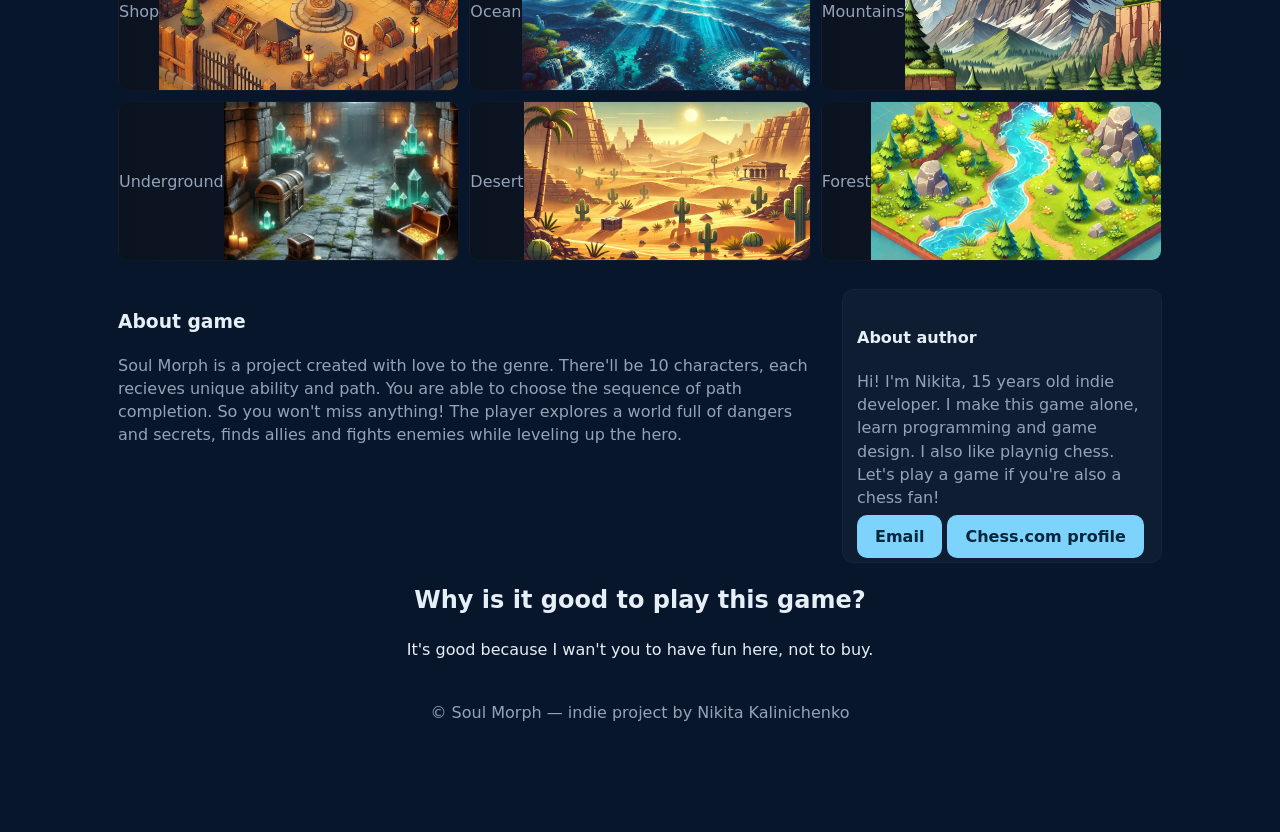
==== commit 6817919e: "Update link to character information page" ====
--- a/index.html
+++ b/index.html
@@ -68,7 +68,7 @@
         Trailer / GIF
       </div>
       <div style="margin-top:10px;display:flex;gap:8px">
-        <a class="btn" href="backstories.html">Some backstories</a>
+        <a class="btn" href="Character-info.html">Some infos about characters</a>
         <a class="btn ghost" href="#" onclick="alert('Discord link will be added later')">Contact</a>
         <a class="btn" href="Arenas.htm">Multiplayer arenas</a>
       </div>
